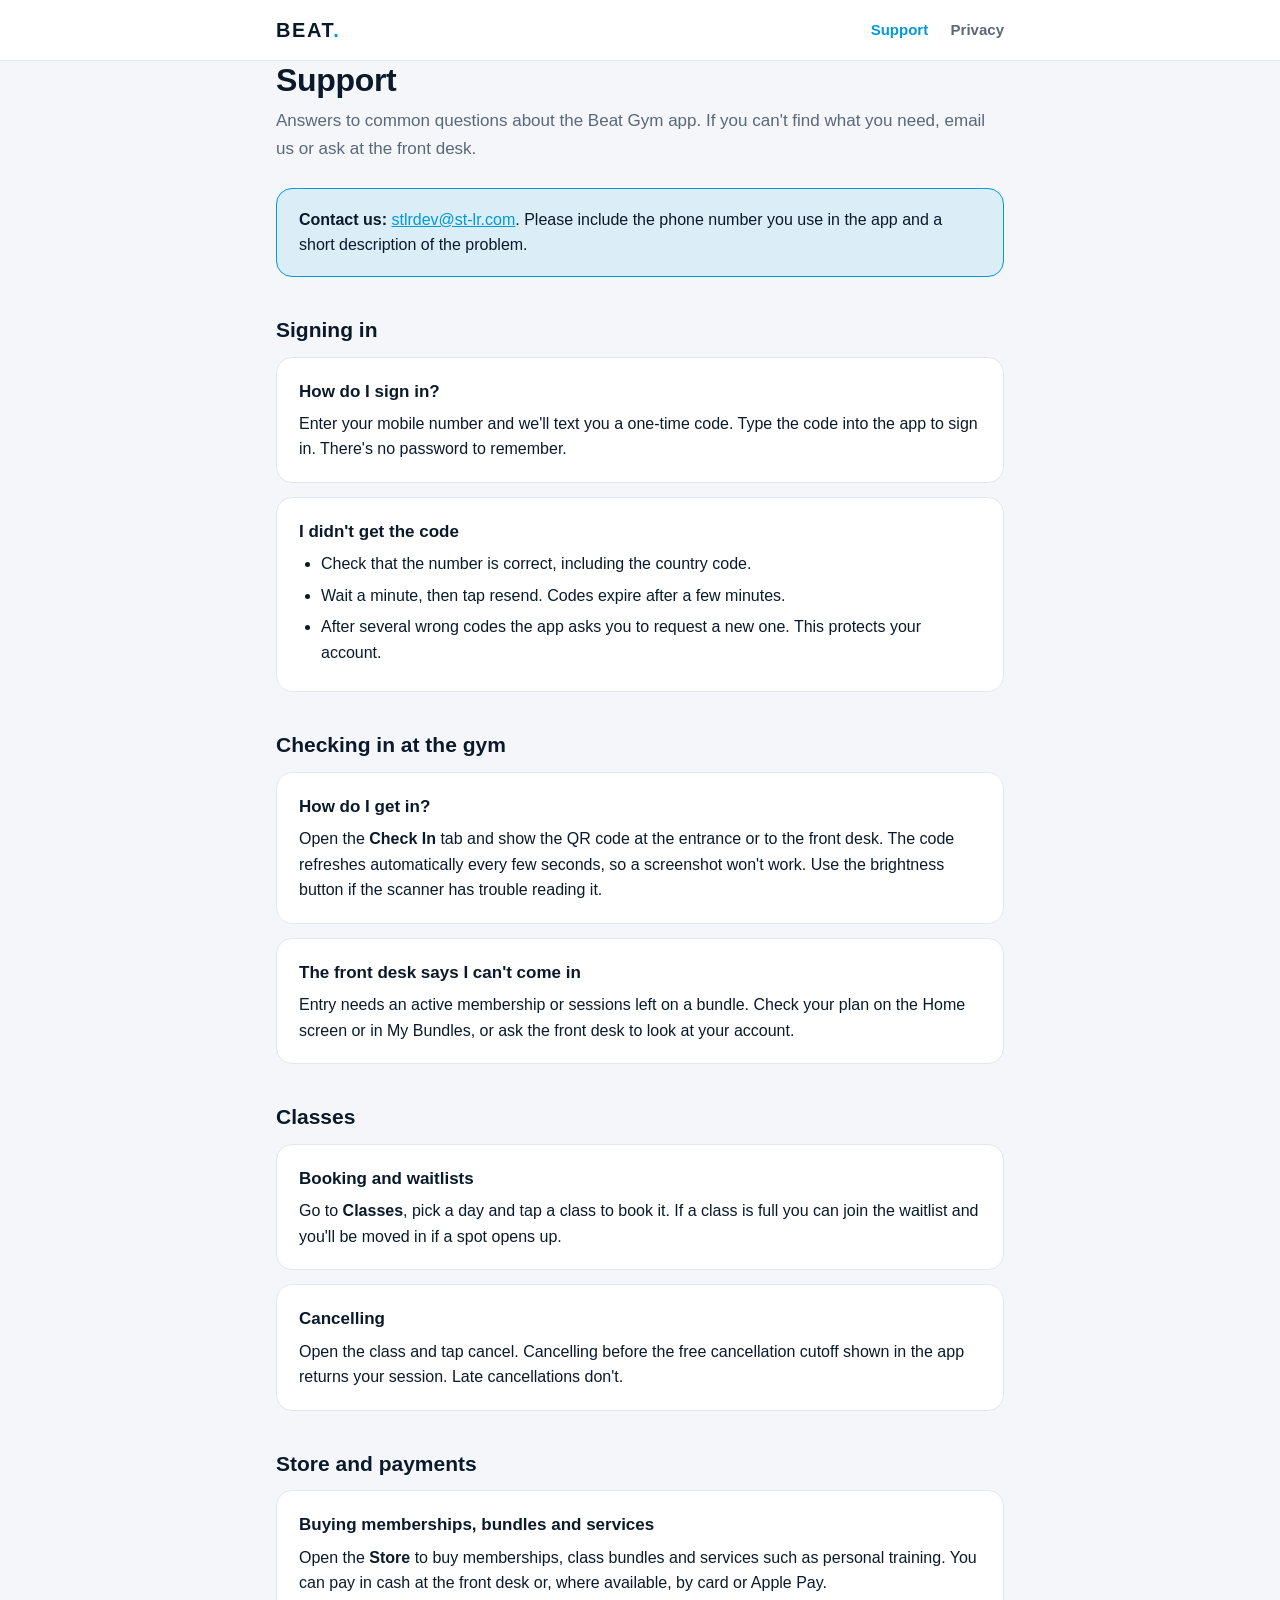
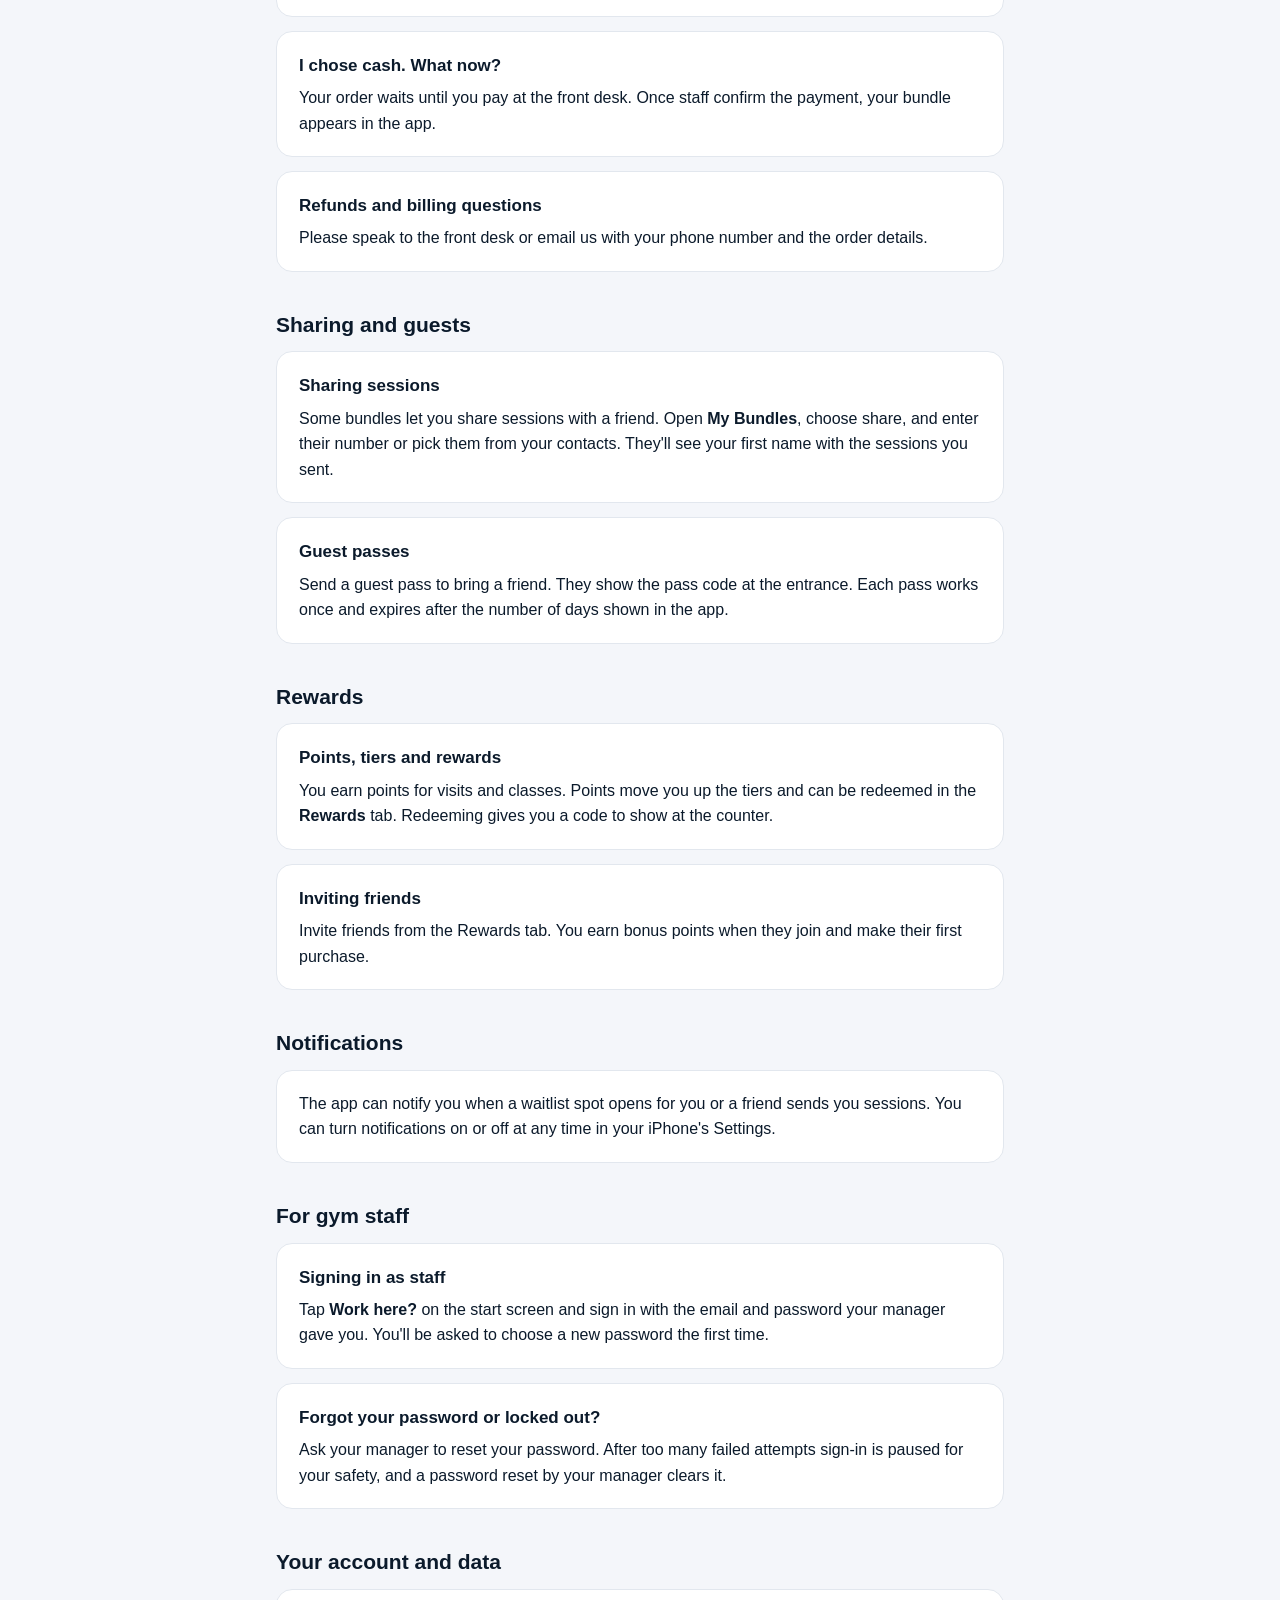
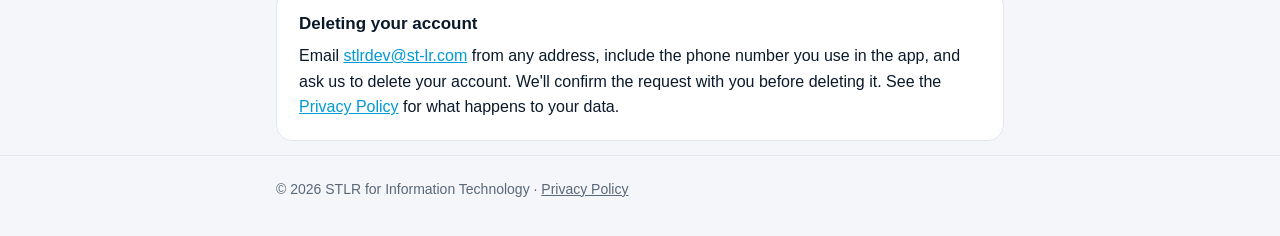
==== support/index.html @ 8a102c92 "Add Beat Gym support and privacy pages" ====
<!doctype html>
<html lang="en">
<head>
  <meta charset="utf-8">
  <meta name="viewport" content="width=device-width, initial-scale=1">
  <title>Beat Gym Support</title>
  <meta name="description" content="Help with the Beat Gym app: signing in, check-in, bookings, payments, rewards and staff access.">
  <link rel="stylesheet" href="../styles.css">
</head>
<body>
  <header class="site">
    <div class="wrap">
      <a class="brand" href="../">BEAT<span>.</span></a>
      <nav>
        <a href="./" aria-current="page">Support</a>
        <a href="../privacy/">Privacy</a>
      </nav>
    </div>
  </header>

  <main class="wrap">
    <h1>Support</h1>
    <p class="lead">Answers to common questions about the Beat Gym app. If you can't find what you need, email us or ask at the front desk.</p>

    <div class="contact">
      <p><strong>Contact us:</strong> <a href="mailto:stlrdev@st-lr.com">stlrdev@st-lr.com</a>. Please include the phone number you use in the app and a short description of the problem.</p>
    </div>

    <h2>Signing in</h2>
    <div class="card">
      <h3>How do I sign in?</h3>
      <p>Enter your mobile number and we'll text you a one-time code. Type the code into the app to sign in. There's no password to remember.</p>
    </div>
    <div class="card">
      <h3>I didn't get the code</h3>
      <ul>
        <li>Check that the number is correct, including the country code.</li>
        <li>Wait a minute, then tap resend. Codes expire after a few minutes.</li>
        <li>After several wrong codes the app asks you to request a new one. This protects your account.</li>
      </ul>
    </div>

    <h2>Checking in at the gym</h2>
    <div class="card">
      <h3>How do I get in?</h3>
      <p>Open the <strong>Check In</strong> tab and show the QR code at the entrance or to the front desk. The code refreshes automatically every few seconds, so a screenshot won't work. Use the brightness button if the scanner has trouble reading it.</p>
    </div>
    <div class="card">
      <h3>The front desk says I can't come in</h3>
      <p>Entry needs an active membership or sessions left on a bundle. Check your plan on the Home screen or in My Bundles, or ask the front desk to look at your account.</p>
    </div>

    <h2>Classes</h2>
    <div class="card">
      <h3>Booking and waitlists</h3>
      <p>Go to <strong>Classes</strong>, pick a day and tap a class to book it. If a class is full you can join the waitlist and you'll be moved in if a spot opens up.</p>
    </div>
    <div class="card">
      <h3>Cancelling</h3>
      <p>Open the class and tap cancel. Cancelling before the free cancellation cutoff shown in the app returns your session. Late cancellations don't.</p>
    </div>

    <h2>Store and payments</h2>
    <div class="card">
      <h3>Buying memberships, bundles and services</h3>
      <p>Open the <strong>Store</strong> to buy memberships, class bundles and services such as personal training. You can pay in cash at the front desk or, where available, by card or Apple Pay.</p>
    </div>
    <div class="card">
      <h3>I chose cash. What now?</h3>
      <p>Your order waits until you pay at the front desk. Once staff confirm the payment, your bundle appears in the app.</p>
    </div>
    <div class="card">
      <h3>Refunds and billing questions</h3>
      <p>Please speak to the front desk or email us with your phone number and the order details.</p>
    </div>

    <h2>Sharing and guests</h2>
    <div class="card">
      <h3>Sharing sessions</h3>
      <p>Some bundles let you share sessions with a friend. Open <strong>My Bundles</strong>, choose share, and enter their number or pick them from your contacts. They'll see your first name with the sessions you sent.</p>
    </div>
    <div class="card">
      <h3>Guest passes</h3>
      <p>Send a guest pass to bring a friend. They show the pass code at the entrance. Each pass works once and expires after the number of days shown in the app.</p>
    </div>

    <h2>Rewards</h2>
    <div class="card">
      <h3>Points, tiers and rewards</h3>
      <p>You earn points for visits and classes. Points move you up the tiers and can be redeemed in the <strong>Rewards</strong> tab. Redeeming gives you a code to show at the counter.</p>
    </div>
    <div class="card">
      <h3>Inviting friends</h3>
      <p>Invite friends from the Rewards tab. You earn bonus points when they join and make their first purchase.</p>
    </div>

    <h2>Notifications</h2>
    <div class="card">
      <p>The app can notify you when a waitlist spot opens for you or a friend sends you sessions. You can turn notifications on or off at any time in your iPhone's Settings.</p>
    </div>

    <h2>For gym staff</h2>
    <div class="card">
      <h3>Signing in as staff</h3>
      <p>Tap <strong>Work here?</strong> on the start screen and sign in with the email and password your manager gave you. You'll be asked to choose a new password the first time.</p>
    </div>
    <div class="card">
      <h3>Forgot your password or locked out?</h3>
      <p>Ask your manager to reset your password. After too many failed attempts sign-in is paused for your safety, and a password reset by your manager clears it.</p>
    </div>

    <h2>Your account and data</h2>
    <div class="card">
      <h3>Deleting your account</h3>
      <p>Email <a href="mailto:stlrdev@st-lr.com">stlrdev@st-lr.com</a> from any address, include the phone number you use in the app, and ask us to delete your account. We'll confirm the request with you before deleting it. See the <a href="../privacy/">Privacy Policy</a> for what happens to your data.</p>
    </div>
  </main>

  <footer>
    <div class="wrap">© 2026 STLR for Information Technology · <a href="../privacy/">Privacy Policy</a></div>
  </footer>
</body>
</html>
---- styles.css ----
:root {
  --bg: #f4f6fa;
  --surface: #ffffff;
  --text: #0b1a2b;
  --muted: #5a6878;
  --line: #e2e7ee;
  --accent: #009ad6;
  --accent-soft: rgba(0, 154, 214, 0.1);
}

@media (prefers-color-scheme: dark) {
  :root {
    --bg: #0b1420;
    --surface: #121e2c;
    --text: #e9eef5;
    --muted: #9aa8b8;
    --line: #223244;
    --accent: #2cbcf2;
    --accent-soft: rgba(44, 188, 242, 0.12);
  }
}

* { box-sizing: border-box; }

html { -webkit-text-size-adjust: 100%; }

body {
  margin: 0;
  background: var(--bg);
  color: var(--text);
  font: 16px/1.6 -apple-system, BlinkMacSystemFont, "Segoe UI", Roboto, "Helvetica Neue", Arial, sans-serif;
}

a { color: var(--accent); }

.wrap { max-width: 760px; margin: 0 auto; padding: 0 16px; }

header.site {
  border-bottom: 1px solid var(--line);
  background: var(--surface);
}
header.site .wrap {
  display: flex;
  align-items: center;
  justify-content: space-between;
  gap: 16px;
  min-height: 60px;
}
.brand {
  font-weight: 800;
  font-size: 20px;
  letter-spacing: 0.08em;
  color: var(--text);
  text-decoration: none;
}
.brand span { color: var(--accent); }
nav a {
  margin-left: 18px;
  color: var(--muted);
  text-decoration: none;
  font-weight: 600;
  font-size: 15px;
}
nav a[aria-current="page"], nav a:hover { color: var(--accent); }

main { padding: 36px 0 48px; }

h1 { font-size: 32px; line-height: 1.2; margin: 0 0 8px; letter-spacing: -0.01em; }
h2 { font-size: 21px; margin: 36px 0 10px; }
h3 { font-size: 17px; margin: 22px 0 6px; }
p, ul { margin: 0 0 14px; }
ul { padding-left: 22px; }
li { margin-bottom: 6px; }

.lead { color: var(--muted); font-size: 17px; margin-bottom: 26px; }
.meta { color: var(--muted); font-size: 14px; margin-bottom: 26px; }

.card {
  background: var(--surface);
  border: 1px solid var(--line);
  border-radius: 16px;
  padding: 20px 22px;
  margin: 0 0 14px;
}
.card h3 { margin-top: 0; }
.card p:last-child, .card ul:last-child { margin-bottom: 0; }

.contact {
  background: var(--accent-soft);
  border: 1px solid var(--accent);
  border-radius: 16px;
  padding: 18px 22px;
  margin: 26px 0;
}
.contact p { margin: 0; }

.links { display: grid; gap: 14px; grid-template-columns: repeat(auto-fit, minmax(220px, 1fr)); }
.links a.card { display: block; text-decoration: none; color: var(--text); }
.links a.card strong { display: block; font-size: 18px; margin-bottom: 4px; color: var(--accent); }
.links a.card span { color: var(--muted); }

footer {
  border-top: 1px solid var(--line);
  color: var(--muted);
  font-size: 14px;
  padding: 22px 0 36px;
}
footer a { color: var(--muted); }

@media (max-width: 480px) {
  h1 { font-size: 27px; }
  nav a { margin-left: 12px; }
}
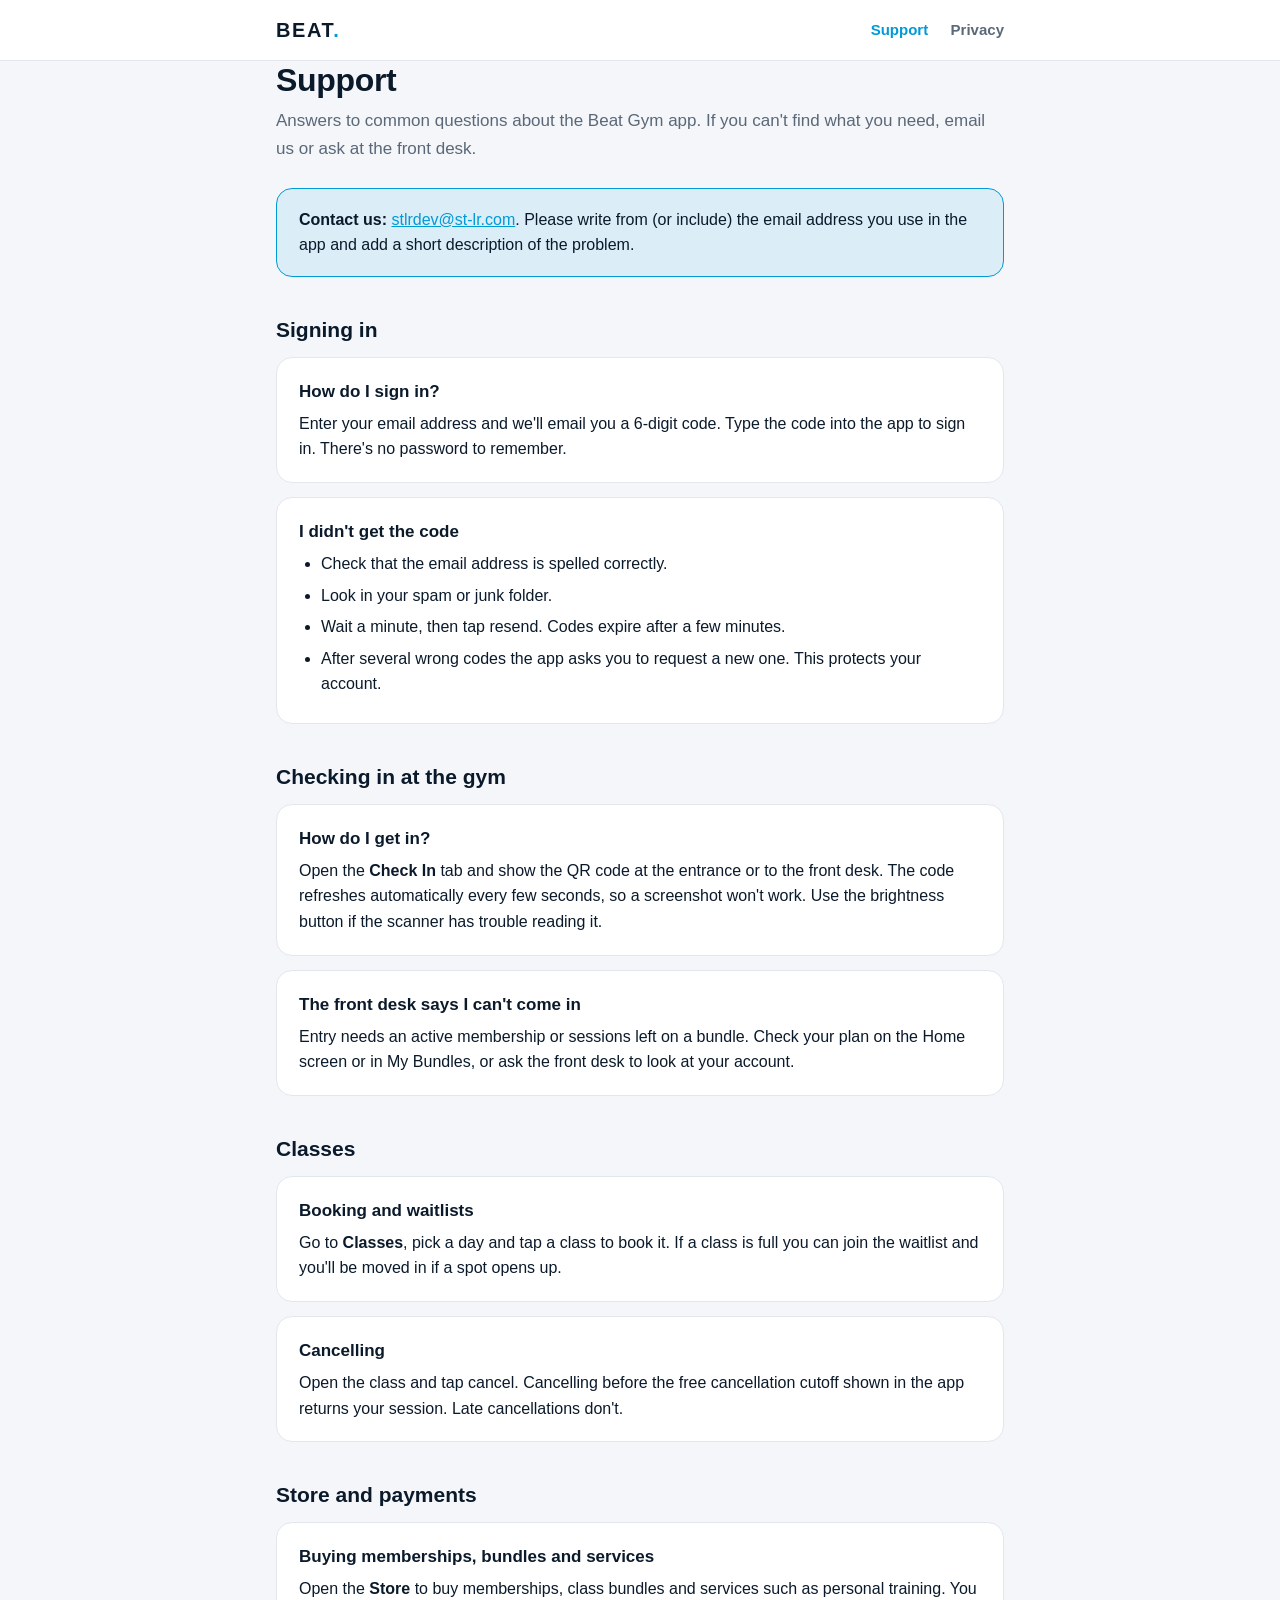
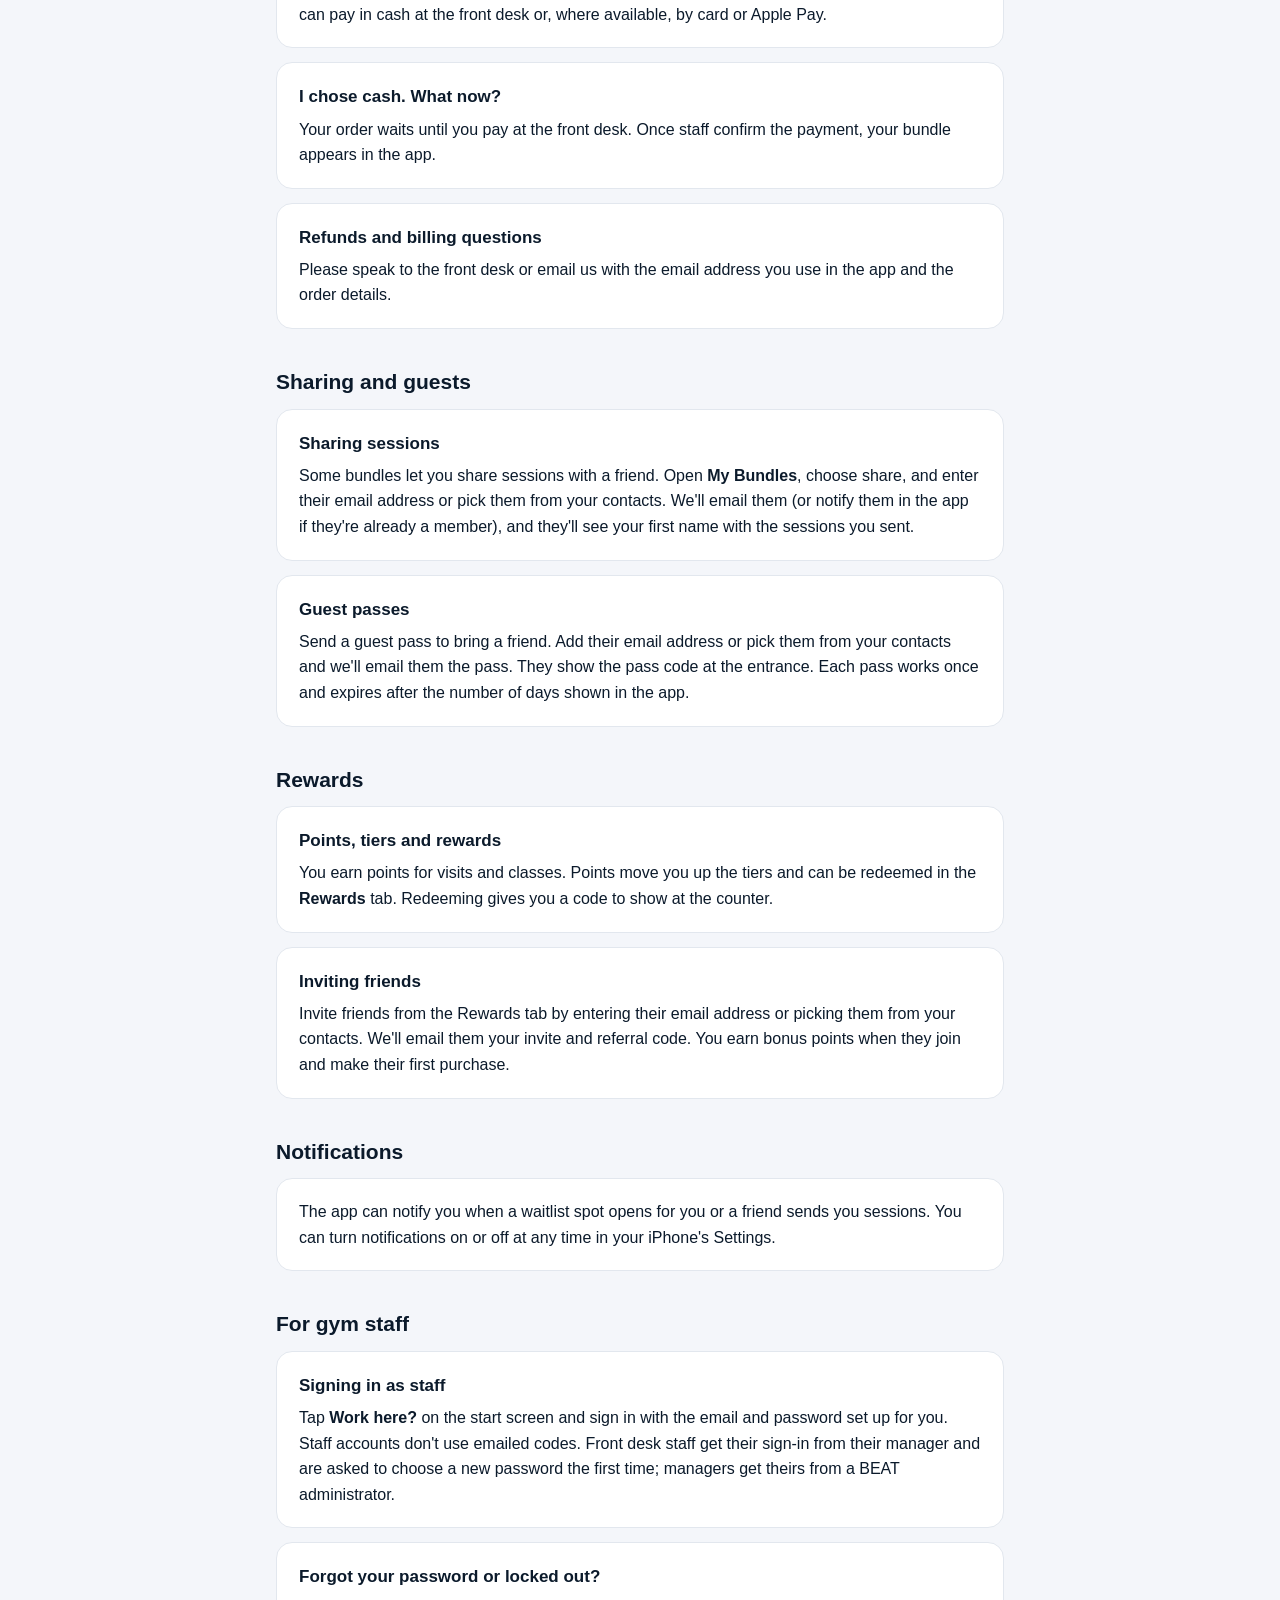
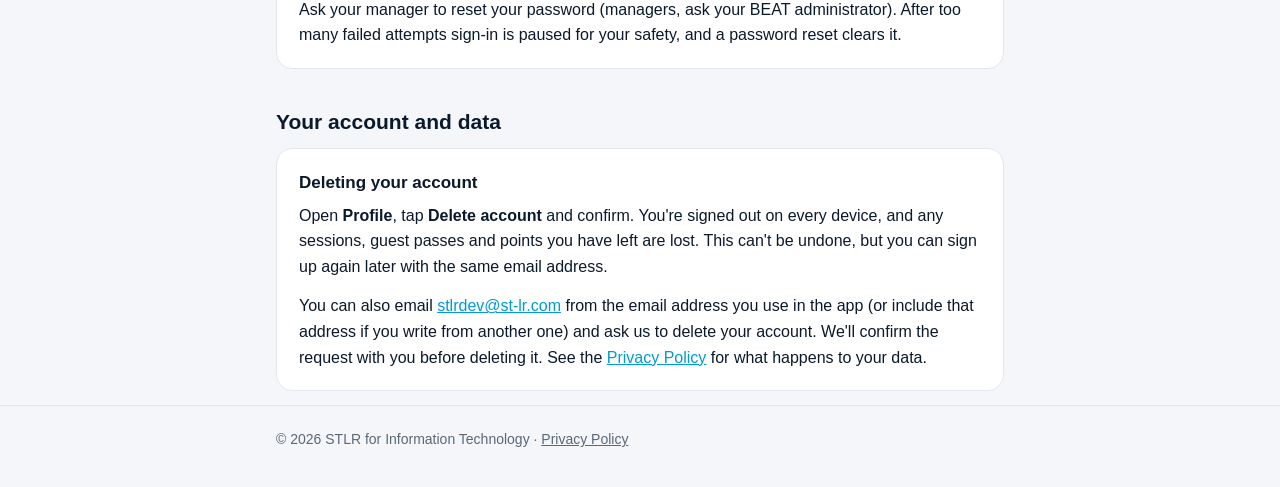
==== commit 872c68f0: "Describe email sign-in and in-app account deletion Members now sign in with an emailed one-time code" ====
--- a/support/index.html
+++ b/support/index.html
@@ -23,18 +23,19 @@
     <p class="lead">Answers to common questions about the Beat Gym app. If you can't find what you need, email us or ask at the front desk.</p>
 
     <div class="contact">
-      <p><strong>Contact us:</strong> <a href="mailto:stlrdev@st-lr.com">stlrdev@st-lr.com</a>. Please include the phone number you use in the app and a short description of the problem.</p>
+      <p><strong>Contact us:</strong> <a href="mailto:stlrdev@st-lr.com">stlrdev@st-lr.com</a>. Please write from (or include) the email address you use in the app and add a short description of the problem.</p>
     </div>
 
     <h2>Signing in</h2>
     <div class="card">
       <h3>How do I sign in?</h3>
-      <p>Enter your mobile number and we'll text you a one-time code. Type the code into the app to sign in. There's no password to remember.</p>
+      <p>Enter your email address and we'll email you a 6-digit code. Type the code into the app to sign in. There's no password to remember.</p>
     </div>
     <div class="card">
       <h3>I didn't get the code</h3>
       <ul>
-        <li>Check that the number is correct, including the country code.</li>
+        <li>Check that the email address is spelled correctly.</li>
+        <li>Look in your spam or junk folder.</li>
         <li>Wait a minute, then tap resend. Codes expire after a few minutes.</li>
         <li>After several wrong codes the app asks you to request a new one. This protects your account.</li>
       </ul>
@@ -71,17 +72,17 @@
     </div>
     <div class="card">
       <h3>Refunds and billing questions</h3>
-      <p>Please speak to the front desk or email us with your phone number and the order details.</p>
+      <p>Please speak to the front desk or email us with the email address you use in the app and the order details.</p>
     </div>
 
     <h2>Sharing and guests</h2>
     <div class="card">
       <h3>Sharing sessions</h3>
-      <p>Some bundles let you share sessions with a friend. Open <strong>My Bundles</strong>, choose share, and enter their number or pick them from your contacts. They'll see your first name with the sessions you sent.</p>
+      <p>Some bundles let you share sessions with a friend. Open <strong>My Bundles</strong>, choose share, and enter their email address or pick them from your contacts. We'll email them (or notify them in the app if they're already a member), and they'll see your first name with the sessions you sent.</p>
     </div>
     <div class="card">
       <h3>Guest passes</h3>
-      <p>Send a guest pass to bring a friend. They show the pass code at the entrance. Each pass works once and expires after the number of days shown in the app.</p>
+      <p>Send a guest pass to bring a friend. Add their email address or pick them from your contacts and we'll email them the pass. They show the pass code at the entrance. Each pass works once and expires after the number of days shown in the app.</p>
     </div>
 
     <h2>Rewards</h2>
@@ -91,7 +92,7 @@
     </div>
     <div class="card">
       <h3>Inviting friends</h3>
-      <p>Invite friends from the Rewards tab. You earn bonus points when they join and make their first purchase.</p>
+      <p>Invite friends from the Rewards tab by entering their email address or picking them from your contacts. We'll email them your invite and referral code. You earn bonus points when they join and make their first purchase.</p>
     </div>
 
     <h2>Notifications</h2>
@@ -102,17 +103,18 @@
     <h2>For gym staff</h2>
     <div class="card">
       <h3>Signing in as staff</h3>
-      <p>Tap <strong>Work here?</strong> on the start screen and sign in with the email and password your manager gave you. You'll be asked to choose a new password the first time.</p>
+      <p>Tap <strong>Work here?</strong> on the start screen and sign in with the email and password set up for you. Staff accounts don't use emailed codes. Front desk staff get their sign-in from their manager and are asked to choose a new password the first time; managers get theirs from a BEAT administrator.</p>
     </div>
     <div class="card">
       <h3>Forgot your password or locked out?</h3>
-      <p>Ask your manager to reset your password. After too many failed attempts sign-in is paused for your safety, and a password reset by your manager clears it.</p>
+      <p>Ask your manager to reset your password (managers, ask your BEAT administrator). After too many failed attempts sign-in is paused for your safety, and a password reset clears it.</p>
     </div>
 
     <h2>Your account and data</h2>
     <div class="card">
       <h3>Deleting your account</h3>
-      <p>Email <a href="mailto:stlrdev@st-lr.com">stlrdev@st-lr.com</a> from any address, include the phone number you use in the app, and ask us to delete your account. We'll confirm the request with you before deleting it. See the <a href="../privacy/">Privacy Policy</a> for what happens to your data.</p>
+      <p>Open <strong>Profile</strong>, tap <strong>Delete account</strong> and confirm. You're signed out on every device, and any sessions, guest passes and points you have left are lost. This can't be undone, but you can sign up again later with the same email address.</p>
+      <p>You can also email <a href="mailto:stlrdev@st-lr.com">stlrdev@st-lr.com</a> from the email address you use in the app (or include that address if you write from another one) and ask us to delete your account. We'll confirm the request with you before deleting it. See the <a href="../privacy/">Privacy Policy</a> for what happens to your data.</p>
     </div>
   </main>
 
